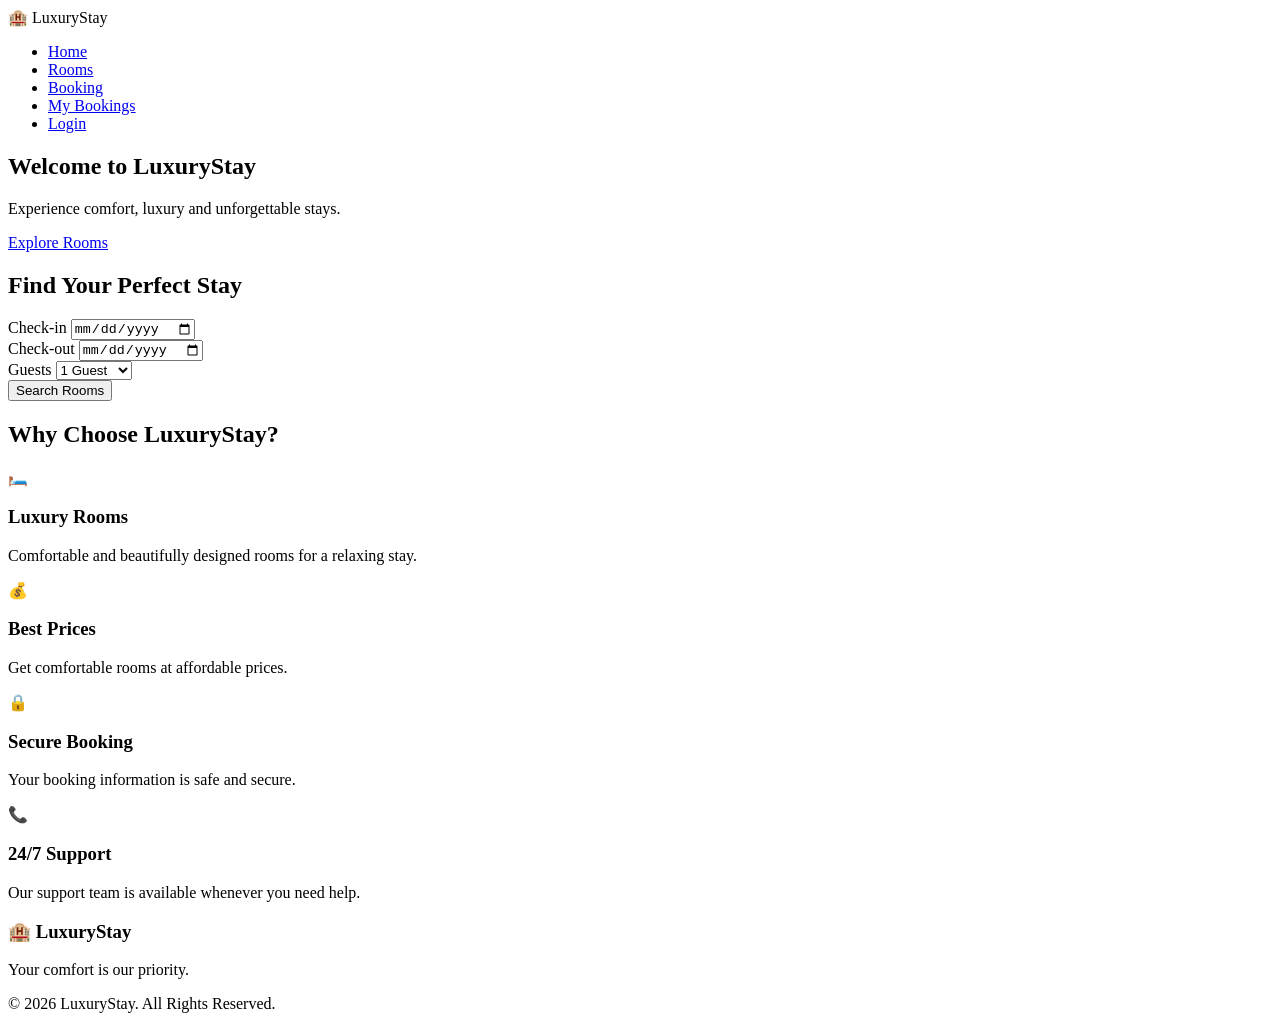
==== index.html @ c21101f3 "Update index.html" ====
<!DOCTYPE html>
<html lang="en">
<head>
    <meta charset="UTF-8">
    <meta name="viewport" content="width=device-width, initial-scale=1.0">

    <title>LuxuryStay - Hotel Booking</title>

    <!-- CSS -->
    <link rel="stylesheet" href="css/style.css">
</head>

<body>

    <!-- Navigation Bar -->
    <header>
        <nav class="navbar">

            <div class="logo">
                🏨 LuxuryStay
            </div>

            <ul class="nav-links">
                <li><a href="index.html">Home</a></li>
                <li><a href="rooms.html">Rooms</a></li>
                <li><a href="booking.html">Booking</a></li>
                <li><a href="bookings.html">My Bookings</a></li>
                <li><a href="login.html">Login</a></li>
            </ul>

        </nav>
    </header>


    <!-- Hero Section -->
    <section class="hero">

        <div class="hero-content">

            <h1>Welcome to LuxuryStay</h1>

            <p>
                Experience comfort, luxury and unforgettable stays.
            </p>

            <a href="rooms.html" class="btn">
                Explore Rooms
            </a>

        </div>

    </section>


    <!-- Search Section -->
    <section class="search-section">

        <h2>Find Your Perfect Stay</h2>

        <form id="searchForm">

            <div class="form-group">
                <label>Check-in</label>
                <input type="date" id="checkin" required>
            </div>

            <div class="form-group">
                <label>Check-out</label>
                <input type="date" id="checkout" required>
            </div>

            <div class="form-group">
                <label>Guests</label>
                <select id="guests">
                    <option value="1">1 Guest</option>
                    <option value="2">2 Guests</option>
                    <option value="3">3 Guests</option>
                    <option value="4">4 Guests</option>
                    <option value="5">5 Guests</option>
                </select>
            </div>

            <button type="submit" class="btn">
                Search Rooms
            </button>

        </form>

    </section>


    <!-- Features -->
    <section class="features">

        <h2>Why Choose LuxuryStay?</h2>

        <div class="feature-container">

            <div class="feature-card">
                <div class="feature-icon">🛏️</div>
                <h3>Luxury Rooms</h3>
                <p>
                    Comfortable and beautifully designed rooms
                    for a relaxing stay.
                </p>
            </div>

            <div class="feature-card">
                <div class="feature-icon">💰</div>
                <h3>Best Prices</h3>
                <p>
                    Get comfortable rooms at affordable prices.
                </p>
            </div>

            <div class="feature-card">
                <div class="feature-icon">🔒</div>
                <h3>Secure Booking</h3>
                <p>
                    Your booking information is safe and secure.
                </p>
            </div>

            <div class="feature-card">
                <div class="feature-icon">📞</div>
                <h3>24/7 Support</h3>
                <p>
                    Our support team is available whenever you need help.
                </p>
            </div>

        </div>

    </section>


    <!-- Footer -->
    <footer>

        <div class="footer-content">

            <h3>🏨 LuxuryStay</h3>

            <p>
                Your comfort is our priority.
            </p>

            <p>
                © 2026 LuxuryStay. All Rights Reserved.
            </p>

        </div>

    </footer>


    <!-- JavaScript -->
    <script src="js/script.js"></script>

</body>
</html>
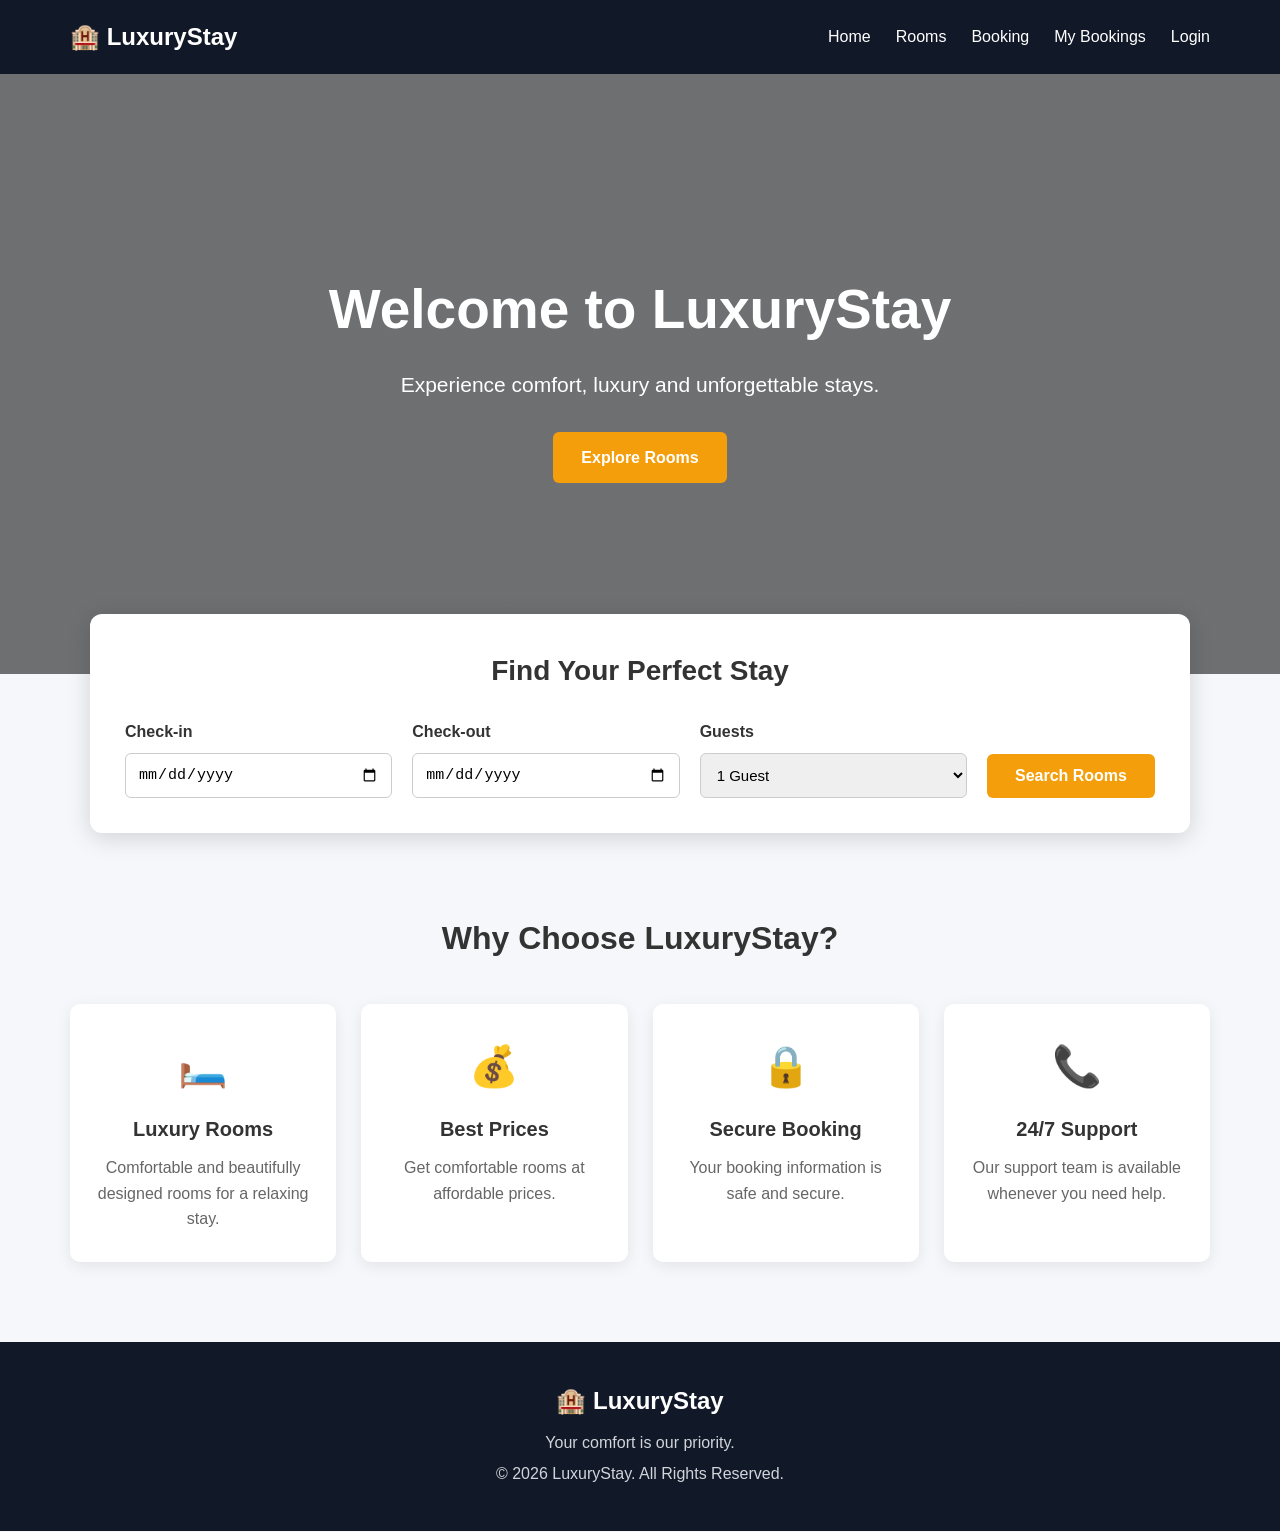
==== commit ffb422de: "Update index.html" ====
--- a/index.html
+++ b/index.html
@@ -7,7 +7,7 @@
     <title>LuxuryStay - Hotel Booking</title>
 
     <!-- CSS -->
-    <link rel="stylesheet" href="css/style.css">
+    <link rel="stylesheet" href="style.css">
 </head>
 
 <body>
--- a/style.css
+++ b/style.css
@@ -0,0 +1,356 @@
+/* =========================
+   GENERAL
+========================= */
+
+* {
+    margin: 0;
+    padding: 0;
+    box-sizing: border-box;
+}
+
+html {
+    scroll-behavior: smooth;
+}
+
+body {
+    font-family: Arial, sans-serif;
+    background-color: #f5f7fa;
+    color: #333;
+    line-height: 1.6;
+}
+
+
+/* =========================
+   NAVIGATION BAR
+========================= */
+
+header {
+    background-color: #111827;
+    position: sticky;
+    top: 0;
+    z-index: 1000;
+}
+
+.navbar {
+    max-width: 1200px;
+    margin: auto;
+    padding: 18px 30px;
+
+    display: flex;
+    justify-content: space-between;
+    align-items: center;
+}
+
+.logo {
+    color: white;
+    font-size: 24px;
+    font-weight: bold;
+}
+
+.nav-links {
+    display: flex;
+    list-style: none;
+    gap: 25px;
+}
+
+.nav-links a {
+    color: white;
+    text-decoration: none;
+    font-size: 16px;
+    transition: 0.3s;
+}
+
+.nav-links a:hover {
+    color: #fbbf24;
+}
+
+
+/* =========================
+   HERO SECTION
+========================= */
+
+.hero {
+    min-height: 600px;
+
+    background-image:
+        linear-gradient(
+            rgba(0, 0, 0, 0.55),
+            rgba(0, 0, 0, 0.55)
+        ),
+        url("../images/hotel.jpg");
+
+    background-size: cover;
+    background-position: center;
+
+    display: flex;
+    justify-content: center;
+    align-items: center;
+
+    text-align: center;
+}
+
+.hero-content {
+    color: white;
+    max-width: 700px;
+    padding: 30px;
+}
+
+.hero-content h1 {
+    font-size: 55px;
+    margin-bottom: 15px;
+}
+
+.hero-content p {
+    font-size: 21px;
+    margin-bottom: 30px;
+}
+
+
+/* =========================
+   BUTTON
+========================= */
+
+.btn {
+    display: inline-block;
+
+    background-color: #f59e0b;
+    color: white;
+
+    padding: 13px 28px;
+
+    border: none;
+    border-radius: 6px;
+
+    text-decoration: none;
+    font-size: 16px;
+    font-weight: bold;
+
+    cursor: pointer;
+
+    transition: 0.3s;
+}
+
+.btn:hover {
+    background-color: #d97706;
+    transform: translateY(-2px);
+}
+
+
+/* =========================
+   SEARCH SECTION
+========================= */
+
+.search-section {
+    max-width: 1100px;
+    margin: -60px auto 60px;
+
+    background-color: white;
+
+    padding: 35px;
+
+    border-radius: 12px;
+
+    box-shadow: 0 5px 25px rgba(0, 0, 0, 0.15);
+
+    position: relative;
+    z-index: 10;
+}
+
+.search-section h2 {
+    text-align: center;
+    margin-bottom: 25px;
+    font-size: 28px;
+}
+
+#searchForm {
+    display: grid;
+
+    grid-template-columns:
+        1fr 1fr 1fr auto;
+
+    gap: 20px;
+
+    align-items: end;
+}
+
+.form-group {
+    display: flex;
+    flex-direction: column;
+}
+
+.form-group label {
+    margin-bottom: 8px;
+    font-weight: bold;
+}
+
+.form-group input,
+.form-group select {
+    padding: 12px;
+
+    border: 1px solid #ccc;
+    border-radius: 6px;
+
+    font-size: 15px;
+}
+
+
+/* =========================
+   FEATURES
+========================= */
+
+.features {
+    max-width: 1200px;
+    margin: 80px auto;
+
+    padding: 0 30px;
+
+    text-align: center;
+}
+
+.features h2 {
+    font-size: 32px;
+    margin-bottom: 40px;
+}
+
+.feature-container {
+    display: grid;
+
+    grid-template-columns:
+        repeat(4, 1fr);
+
+    gap: 25px;
+}
+
+.feature-card {
+    background-color: white;
+
+    padding: 30px 20px;
+
+    border-radius: 10px;
+
+    box-shadow:
+        0 4px 15px rgba(0, 0, 0, 0.08);
+
+    transition: 0.3s;
+}
+
+.feature-card:hover {
+    transform: translateY(-8px);
+}
+
+.feature-icon {
+    font-size: 40px;
+    margin-bottom: 15px;
+}
+
+.feature-card h3 {
+    margin-bottom: 10px;
+    font-size: 20px;
+}
+
+.feature-card p {
+    color: #666;
+}
+
+
+/* =========================
+   FOOTER
+========================= */
+
+footer {
+    background-color: #111827;
+
+    color: white;
+
+    text-align: center;
+
+    padding: 40px 20px;
+
+    margin-top: 80px;
+}
+
+.footer-content h3 {
+    font-size: 24px;
+    margin-bottom: 10px;
+}
+
+.footer-content p {
+    margin: 5px 0;
+    color: #d1d5db;
+}
+
+
+/* =========================
+   RESPONSIVE DESIGN
+========================= */
+
+@media (max-width: 900px) {
+
+    .navbar {
+        flex-direction: column;
+        gap: 15px;
+    }
+
+    .nav-links {
+        flex-wrap: wrap;
+        justify-content: center;
+    }
+
+    #searchForm {
+        grid-template-columns: 1fr 1fr;
+    }
+
+    .feature-container {
+        grid-template-columns: 1fr 1fr;
+    }
+
+    .hero-content h1 {
+        font-size: 42px;
+    }
+}
+
+
+@media (max-width: 600px) {
+
+    .navbar {
+        padding: 15px;
+    }
+
+    .nav-links {
+        gap: 12px;
+    }
+
+    .nav-links a {
+        font-size: 14px;
+    }
+
+    .hero {
+        min-height: 500px;
+    }
+
+    .hero-content h1 {
+        font-size: 34px;
+    }
+
+    .hero-content p {
+        font-size: 17px;
+    }
+
+    .search-section {
+        margin: -30px 15px 40px;
+        padding: 25px 20px;
+    }
+
+    #searchForm {
+        grid-template-columns: 1fr;
+    }
+
+    .feature-container {
+        grid-template-columns: 1fr;
+    }
+
+    .features {
+        padding: 0 15px;
+    }
+
+}
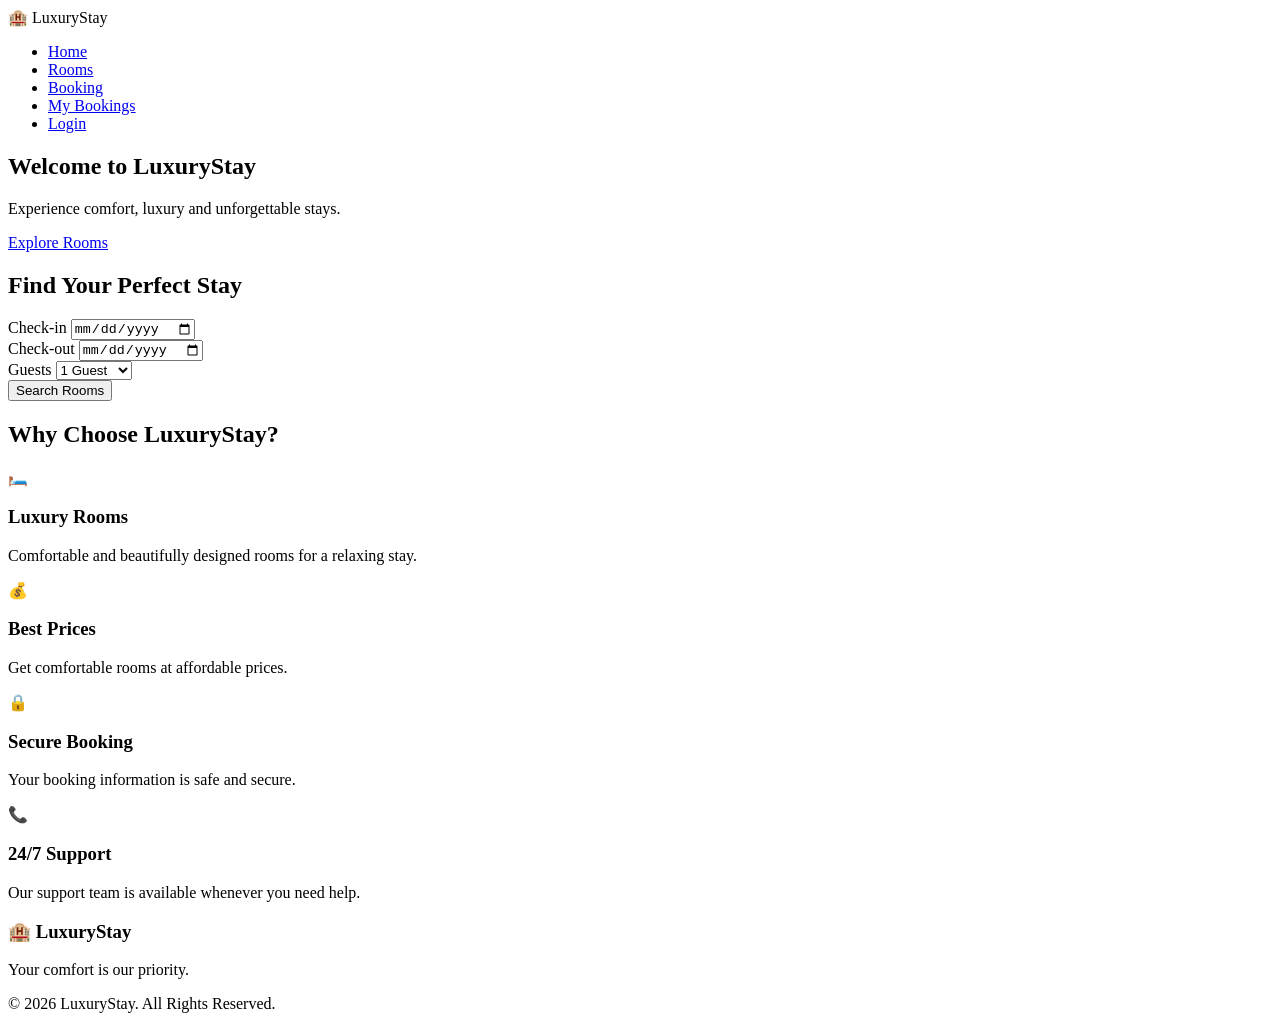
==== commit 2efecfab: "Update index.html" ====
--- a/index.html
+++ b/index.html
@@ -7,7 +7,7 @@
     <title>LuxuryStay - Hotel Booking</title>
 
     <!-- CSS -->
-    <link rel="stylesheet" href="style.css">
+    <link rel="stylesheet" href="css/style.css">
 </head>
 
 <body>
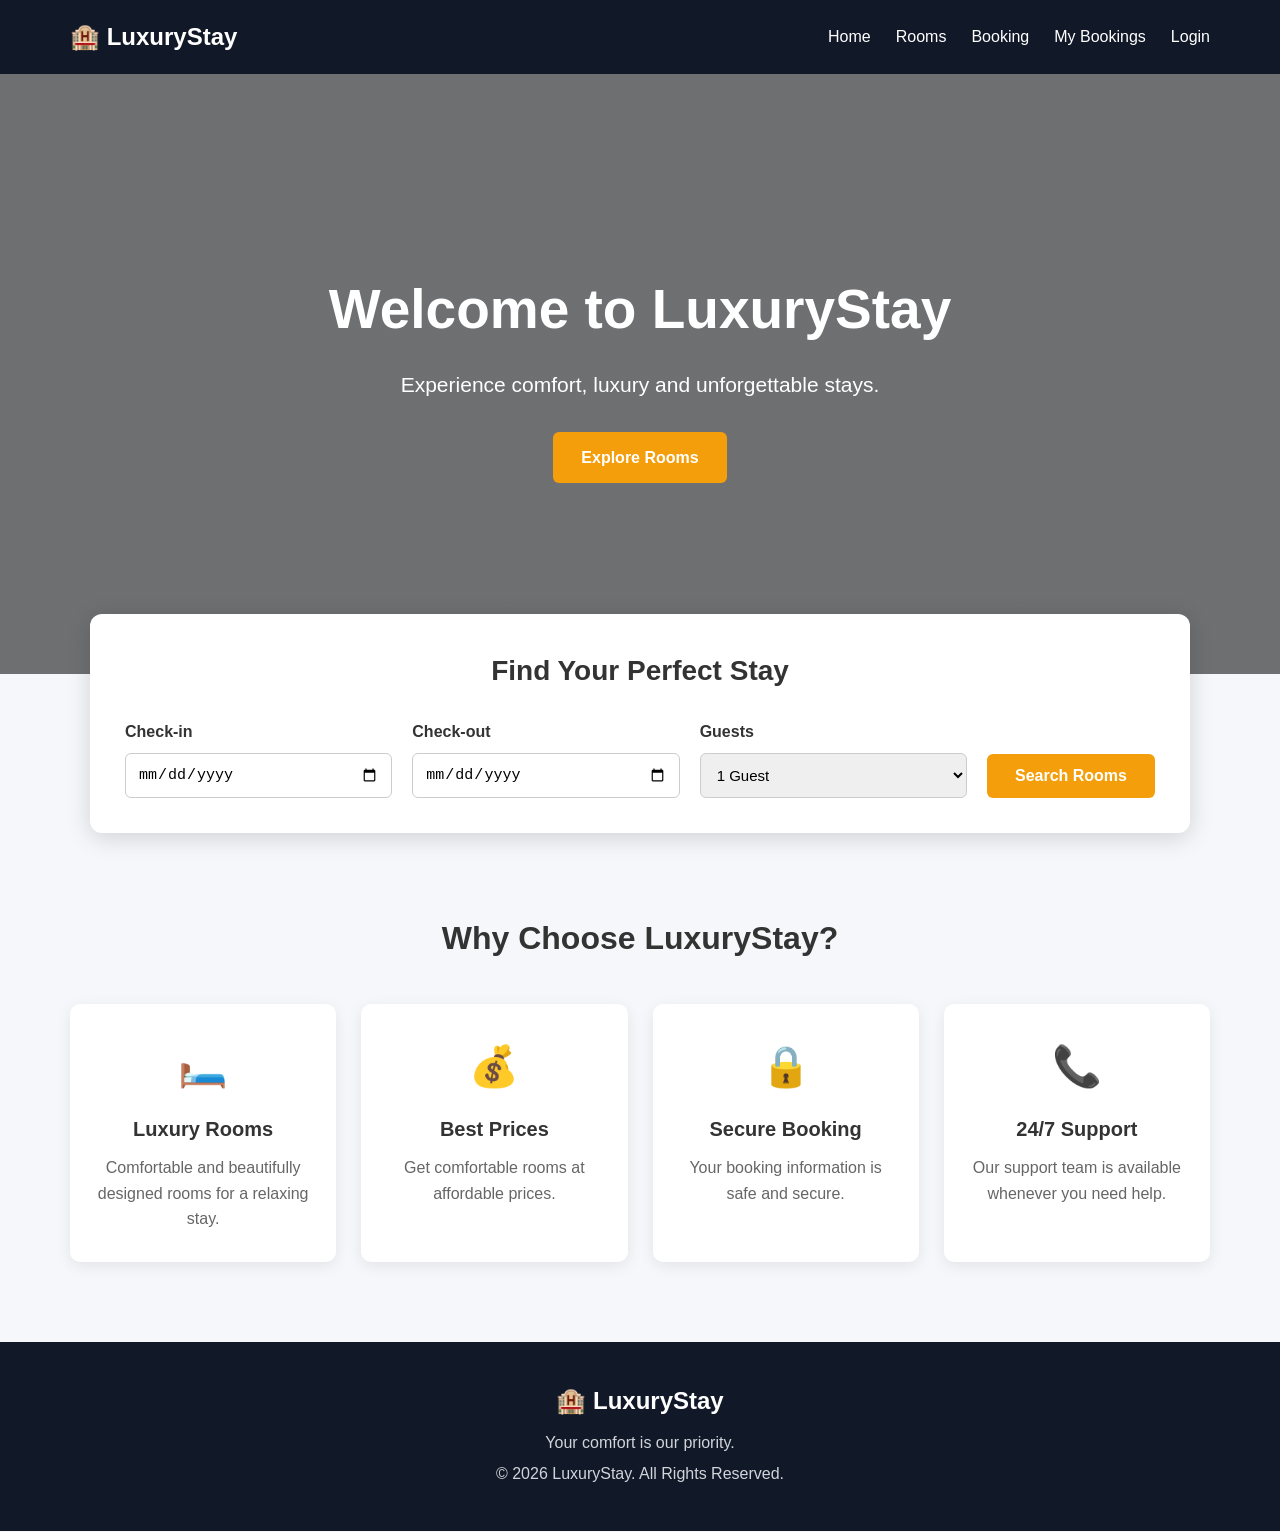
==== commit 0244211c: "Update index.html" ====
--- a/index.html
+++ b/index.html
@@ -7,7 +7,7 @@
     <title>LuxuryStay - Hotel Booking</title>
 
     <!-- CSS -->
-    <link rel="stylesheet" href="css/style.css">
+    <link rel="stylesheet" href="style.css">
 </head>
 
 <body>
--- a/style.css
+++ b/style.css
@@ -0,0 +1,356 @@
+/* =========================
+   GENERAL
+========================= */
+
+* {
+    margin: 0;
+    padding: 0;
+    box-sizing: border-box;
+}
+
+html {
+    scroll-behavior: smooth;
+}
+
+body {
+    font-family: Arial, sans-serif;
+    background-color: #f5f7fa;
+    color: #333;
+    line-height: 1.6;
+}
+
+
+/* =========================
+   NAVIGATION BAR
+========================= */
+
+header {
+    background-color: #111827;
+    position: sticky;
+    top: 0;
+    z-index: 1000;
+}
+
+.navbar {
+    max-width: 1200px;
+    margin: auto;
+    padding: 18px 30px;
+
+    display: flex;
+    justify-content: space-between;
+    align-items: center;
+}
+
+.logo {
+    color: white;
+    font-size: 24px;
+    font-weight: bold;
+}
+
+.nav-links {
+    display: flex;
+    list-style: none;
+    gap: 25px;
+}
+
+.nav-links a {
+    color: white;
+    text-decoration: none;
+    font-size: 16px;
+    transition: 0.3s;
+}
+
+.nav-links a:hover {
+    color: #fbbf24;
+}
+
+
+/* =========================
+   HERO SECTION
+========================= */
+
+.hero {
+    min-height: 600px;
+
+    background-image:
+        linear-gradient(
+            rgba(0, 0, 0, 0.55),
+            rgba(0, 0, 0, 0.55)
+        ),
+        url("../images/hotel.jpg");
+
+    background-size: cover;
+    background-position: center;
+
+    display: flex;
+    justify-content: center;
+    align-items: center;
+
+    text-align: center;
+}
+
+.hero-content {
+    color: white;
+    max-width: 700px;
+    padding: 30px;
+}
+
+.hero-content h1 {
+    font-size: 55px;
+    margin-bottom: 15px;
+}
+
+.hero-content p {
+    font-size: 21px;
+    margin-bottom: 30px;
+}
+
+
+/* =========================
+   BUTTON
+========================= */
+
+.btn {
+    display: inline-block;
+
+    background-color: #f59e0b;
+    color: white;
+
+    padding: 13px 28px;
+
+    border: none;
+    border-radius: 6px;
+
+    text-decoration: none;
+    font-size: 16px;
+    font-weight: bold;
+
+    cursor: pointer;
+
+    transition: 0.3s;
+}
+
+.btn:hover {
+    background-color: #d97706;
+    transform: translateY(-2px);
+}
+
+
+/* =========================
+   SEARCH SECTION
+========================= */
+
+.search-section {
+    max-width: 1100px;
+    margin: -60px auto 60px;
+
+    background-color: white;
+
+    padding: 35px;
+
+    border-radius: 12px;
+
+    box-shadow: 0 5px 25px rgba(0, 0, 0, 0.15);
+
+    position: relative;
+    z-index: 10;
+}
+
+.search-section h2 {
+    text-align: center;
+    margin-bottom: 25px;
+    font-size: 28px;
+}
+
+#searchForm {
+    display: grid;
+
+    grid-template-columns:
+        1fr 1fr 1fr auto;
+
+    gap: 20px;
+
+    align-items: end;
+}
+
+.form-group {
+    display: flex;
+    flex-direction: column;
+}
+
+.form-group label {
+    margin-bottom: 8px;
+    font-weight: bold;
+}
+
+.form-group input,
+.form-group select {
+    padding: 12px;
+
+    border: 1px solid #ccc;
+    border-radius: 6px;
+
+    font-size: 15px;
+}
+
+
+/* =========================
+   FEATURES
+========================= */
+
+.features {
+    max-width: 1200px;
+    margin: 80px auto;
+
+    padding: 0 30px;
+
+    text-align: center;
+}
+
+.features h2 {
+    font-size: 32px;
+    margin-bottom: 40px;
+}
+
+.feature-container {
+    display: grid;
+
+    grid-template-columns:
+        repeat(4, 1fr);
+
+    gap: 25px;
+}
+
+.feature-card {
+    background-color: white;
+
+    padding: 30px 20px;
+
+    border-radius: 10px;
+
+    box-shadow:
+        0 4px 15px rgba(0, 0, 0, 0.08);
+
+    transition: 0.3s;
+}
+
+.feature-card:hover {
+    transform: translateY(-8px);
+}
+
+.feature-icon {
+    font-size: 40px;
+    margin-bottom: 15px;
+}
+
+.feature-card h3 {
+    margin-bottom: 10px;
+    font-size: 20px;
+}
+
+.feature-card p {
+    color: #666;
+}
+
+
+/* =========================
+   FOOTER
+========================= */
+
+footer {
+    background-color: #111827;
+
+    color: white;
+
+    text-align: center;
+
+    padding: 40px 20px;
+
+    margin-top: 80px;
+}
+
+.footer-content h3 {
+    font-size: 24px;
+    margin-bottom: 10px;
+}
+
+.footer-content p {
+    margin: 5px 0;
+    color: #d1d5db;
+}
+
+
+/* =========================
+   RESPONSIVE DESIGN
+========================= */
+
+@media (max-width: 900px) {
+
+    .navbar {
+        flex-direction: column;
+        gap: 15px;
+    }
+
+    .nav-links {
+        flex-wrap: wrap;
+        justify-content: center;
+    }
+
+    #searchForm {
+        grid-template-columns: 1fr 1fr;
+    }
+
+    .feature-container {
+        grid-template-columns: 1fr 1fr;
+    }
+
+    .hero-content h1 {
+        font-size: 42px;
+    }
+}
+
+
+@media (max-width: 600px) {
+
+    .navbar {
+        padding: 15px;
+    }
+
+    .nav-links {
+        gap: 12px;
+    }
+
+    .nav-links a {
+        font-size: 14px;
+    }
+
+    .hero {
+        min-height: 500px;
+    }
+
+    .hero-content h1 {
+        font-size: 34px;
+    }
+
+    .hero-content p {
+        font-size: 17px;
+    }
+
+    .search-section {
+        margin: -30px 15px 40px;
+        padding: 25px 20px;
+    }
+
+    #searchForm {
+        grid-template-columns: 1fr;
+    }
+
+    .feature-container {
+        grid-template-columns: 1fr;
+    }
+
+    .features {
+        padding: 0 15px;
+    }
+
+}
